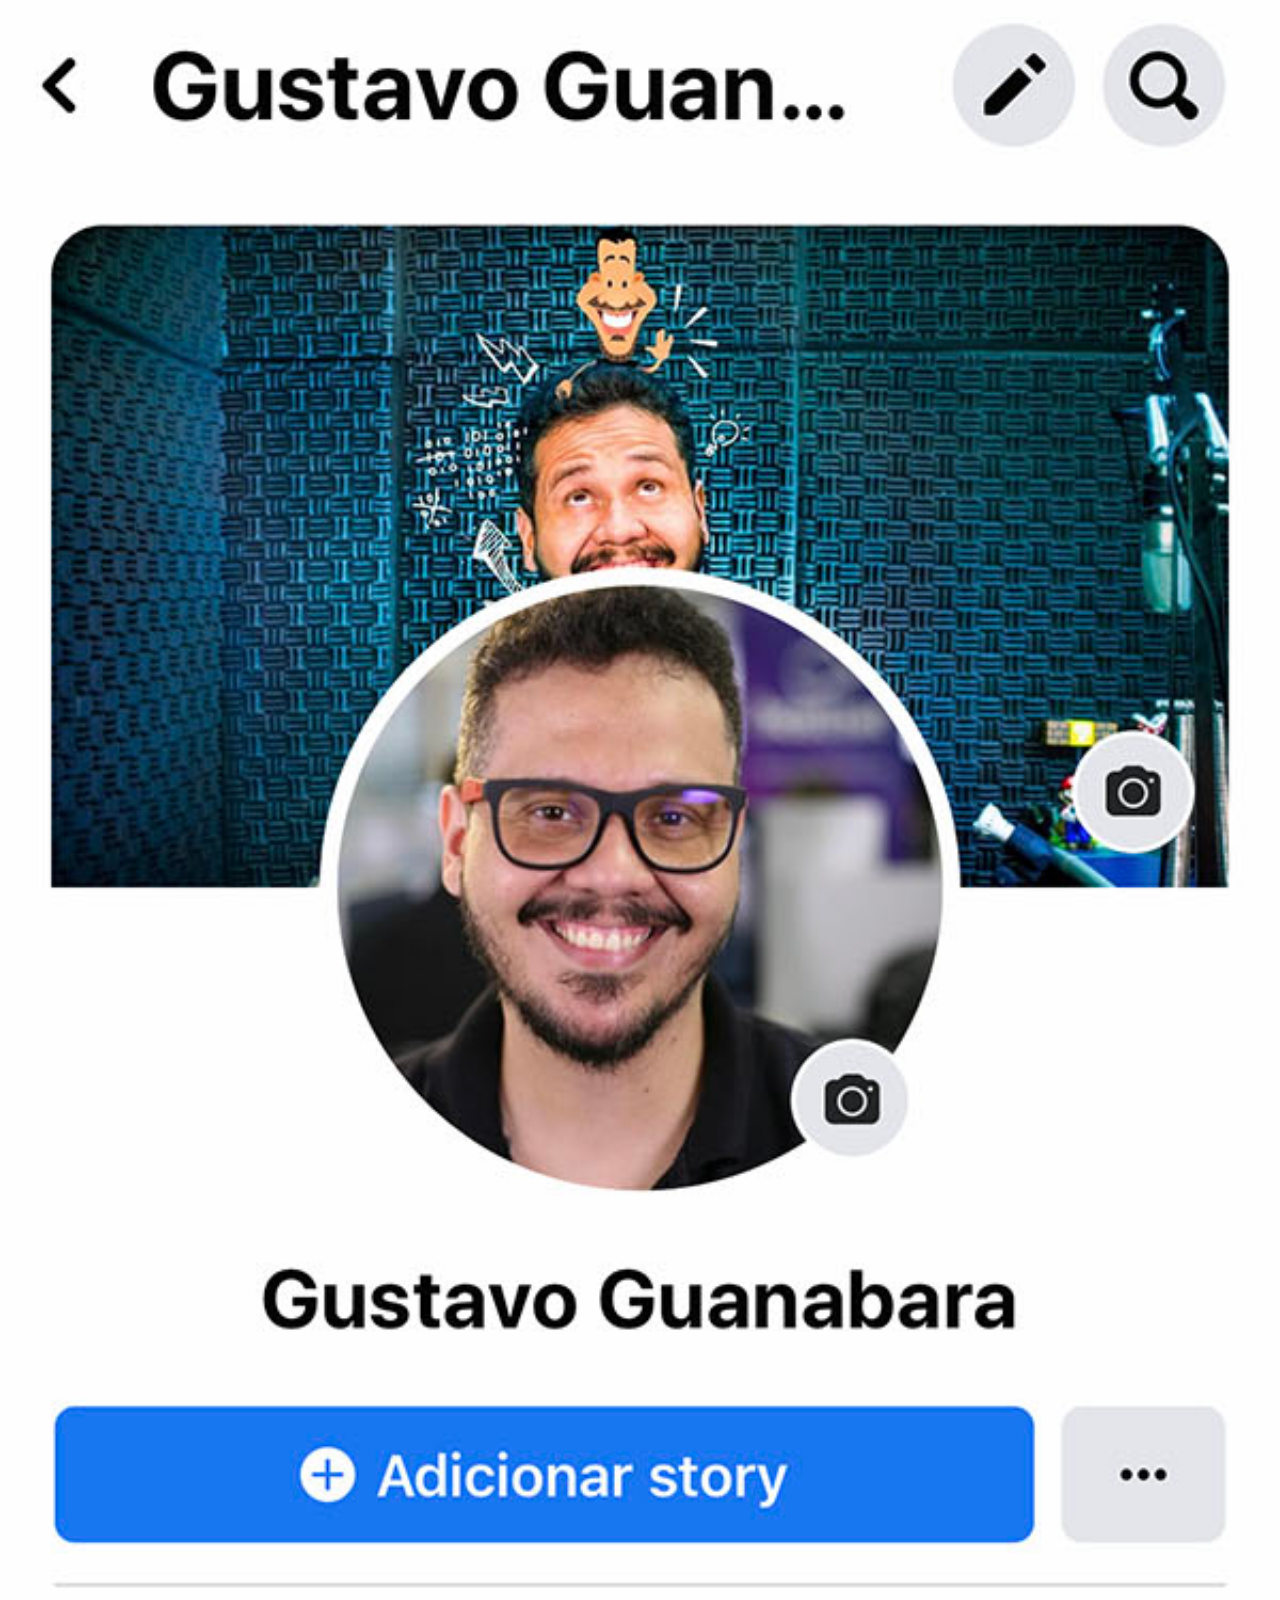
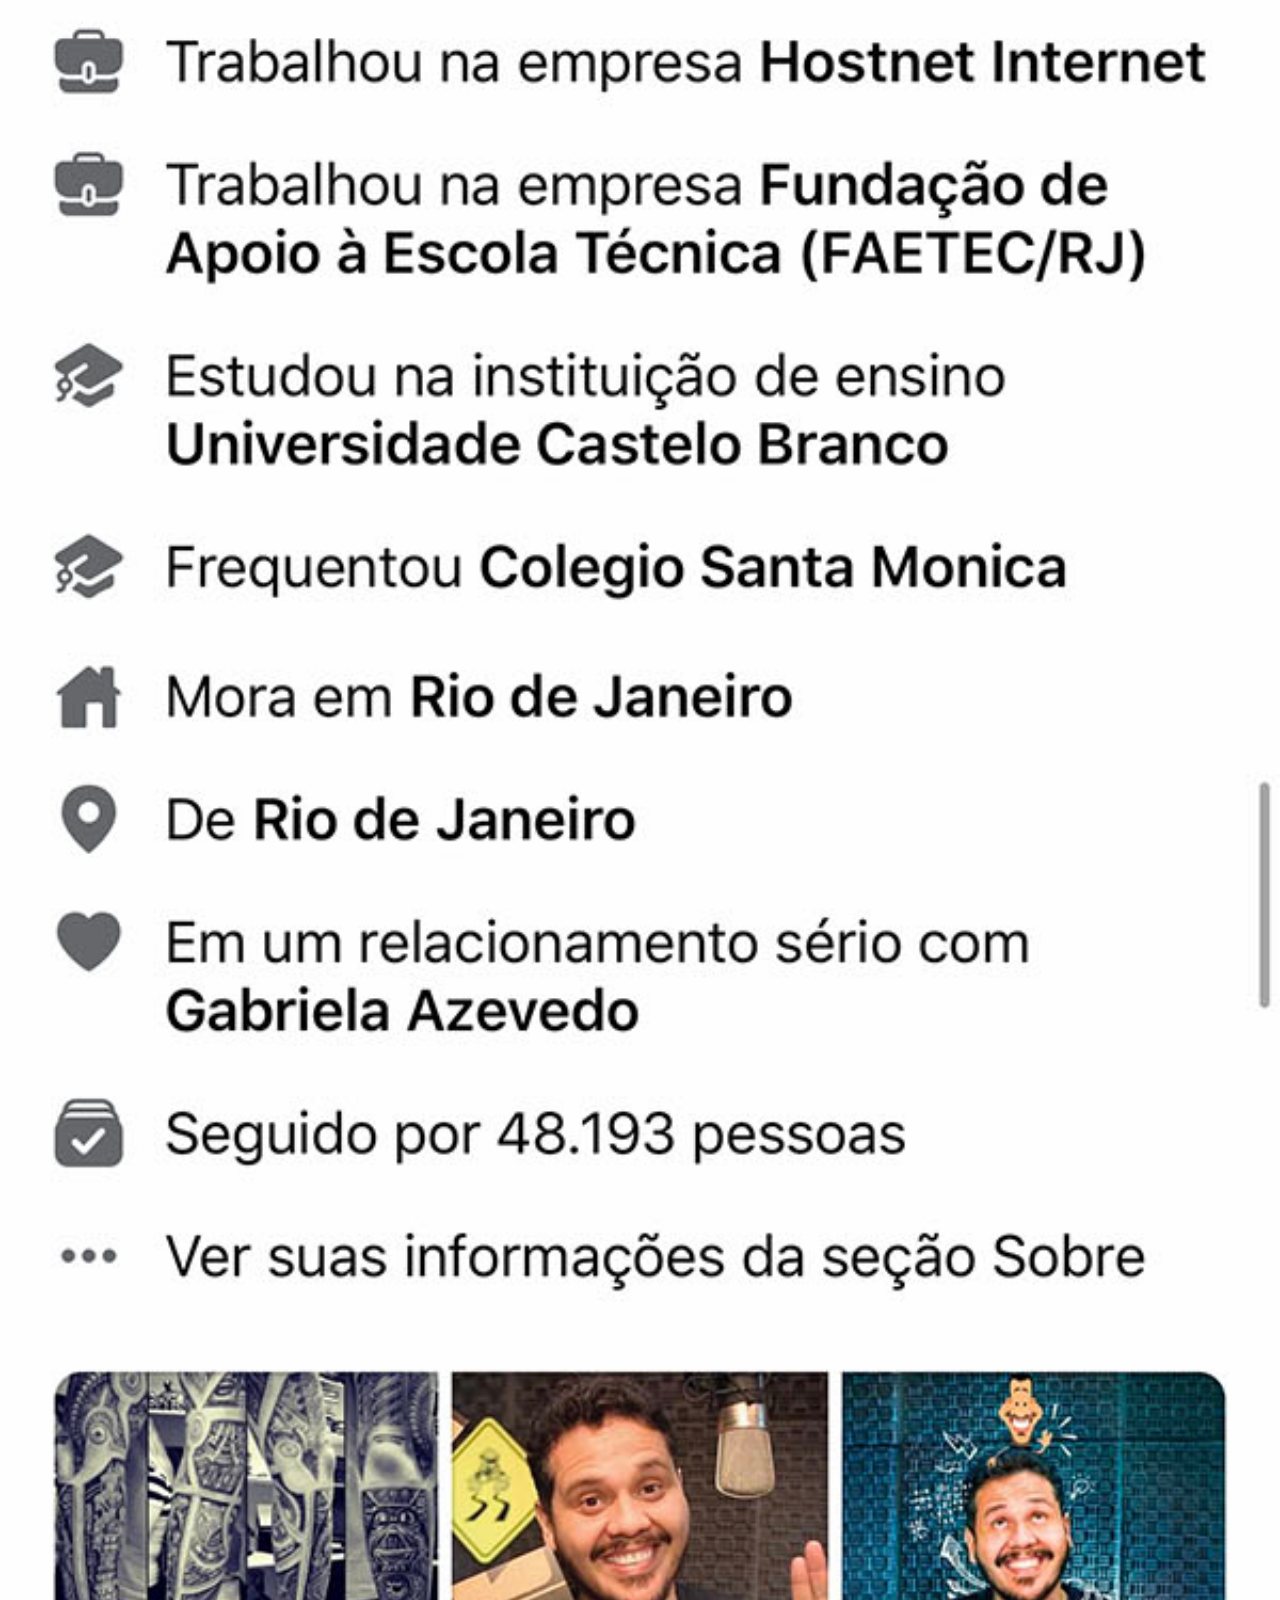
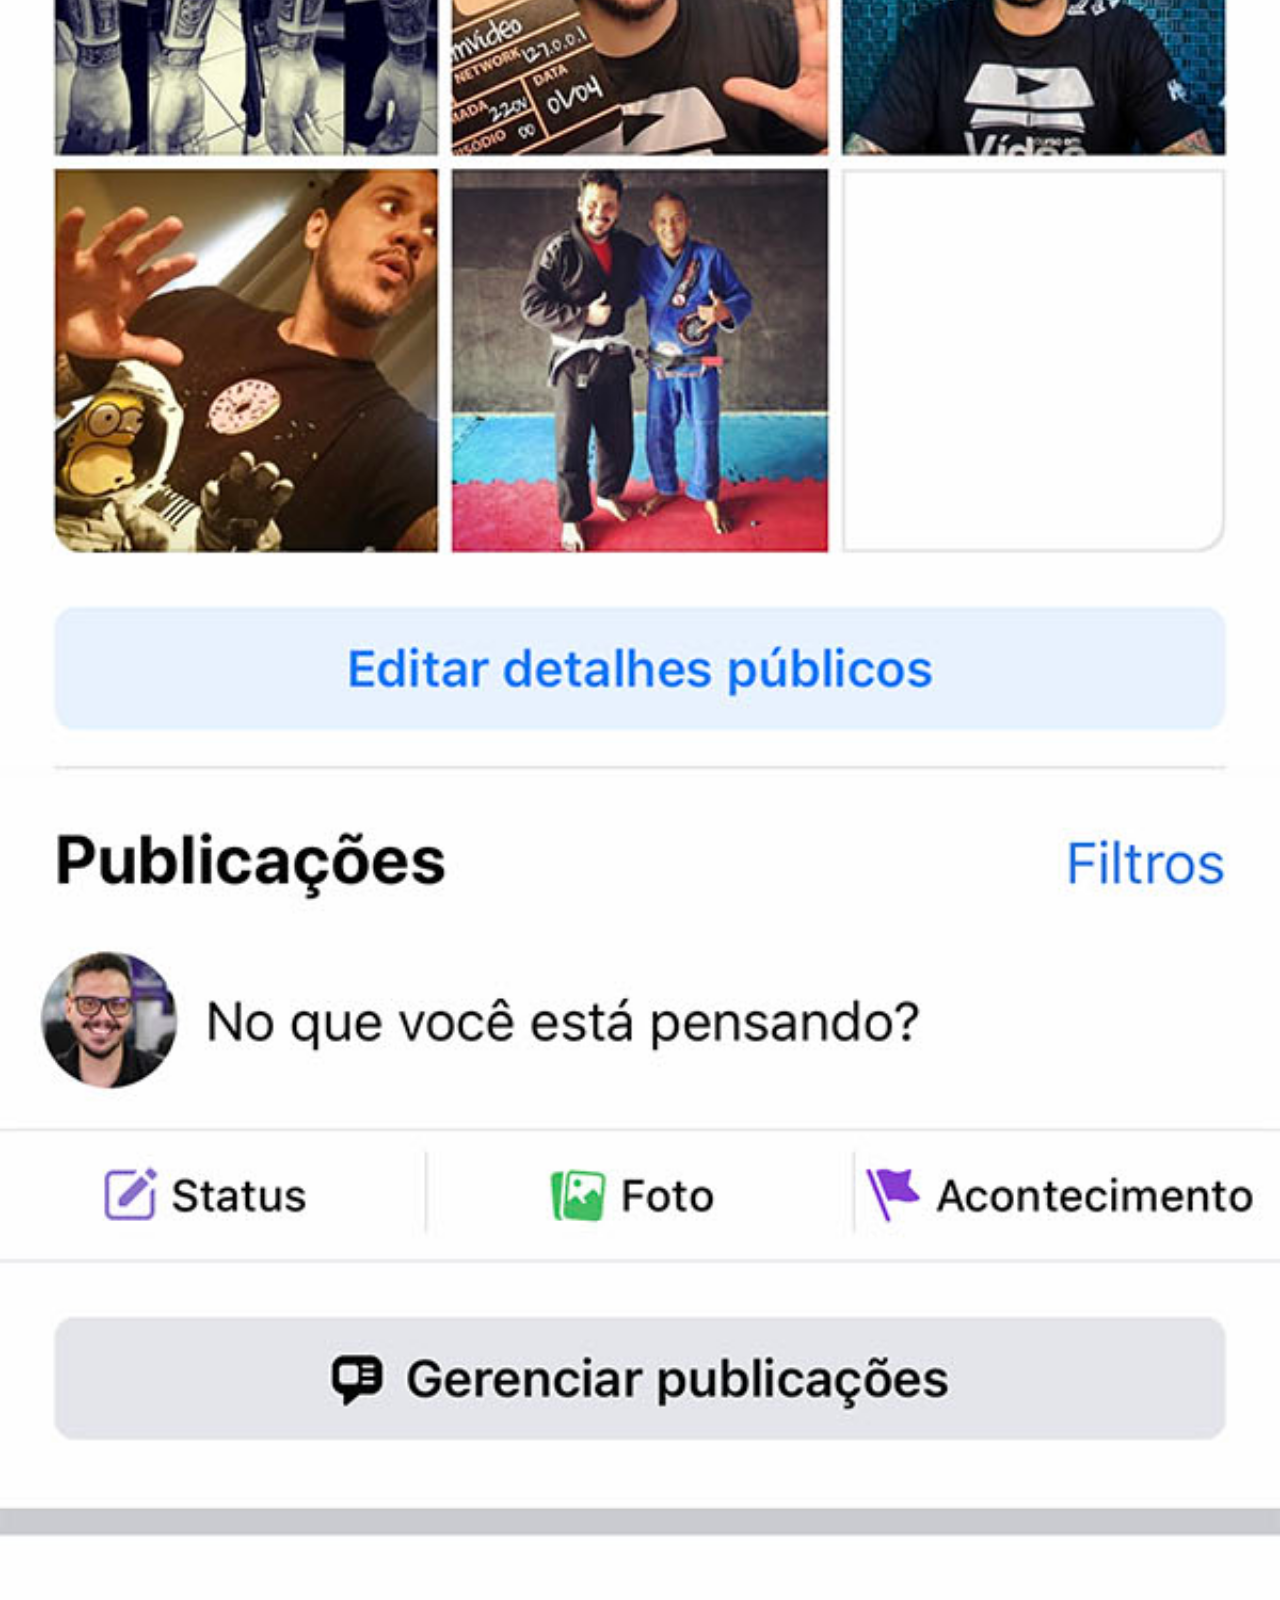
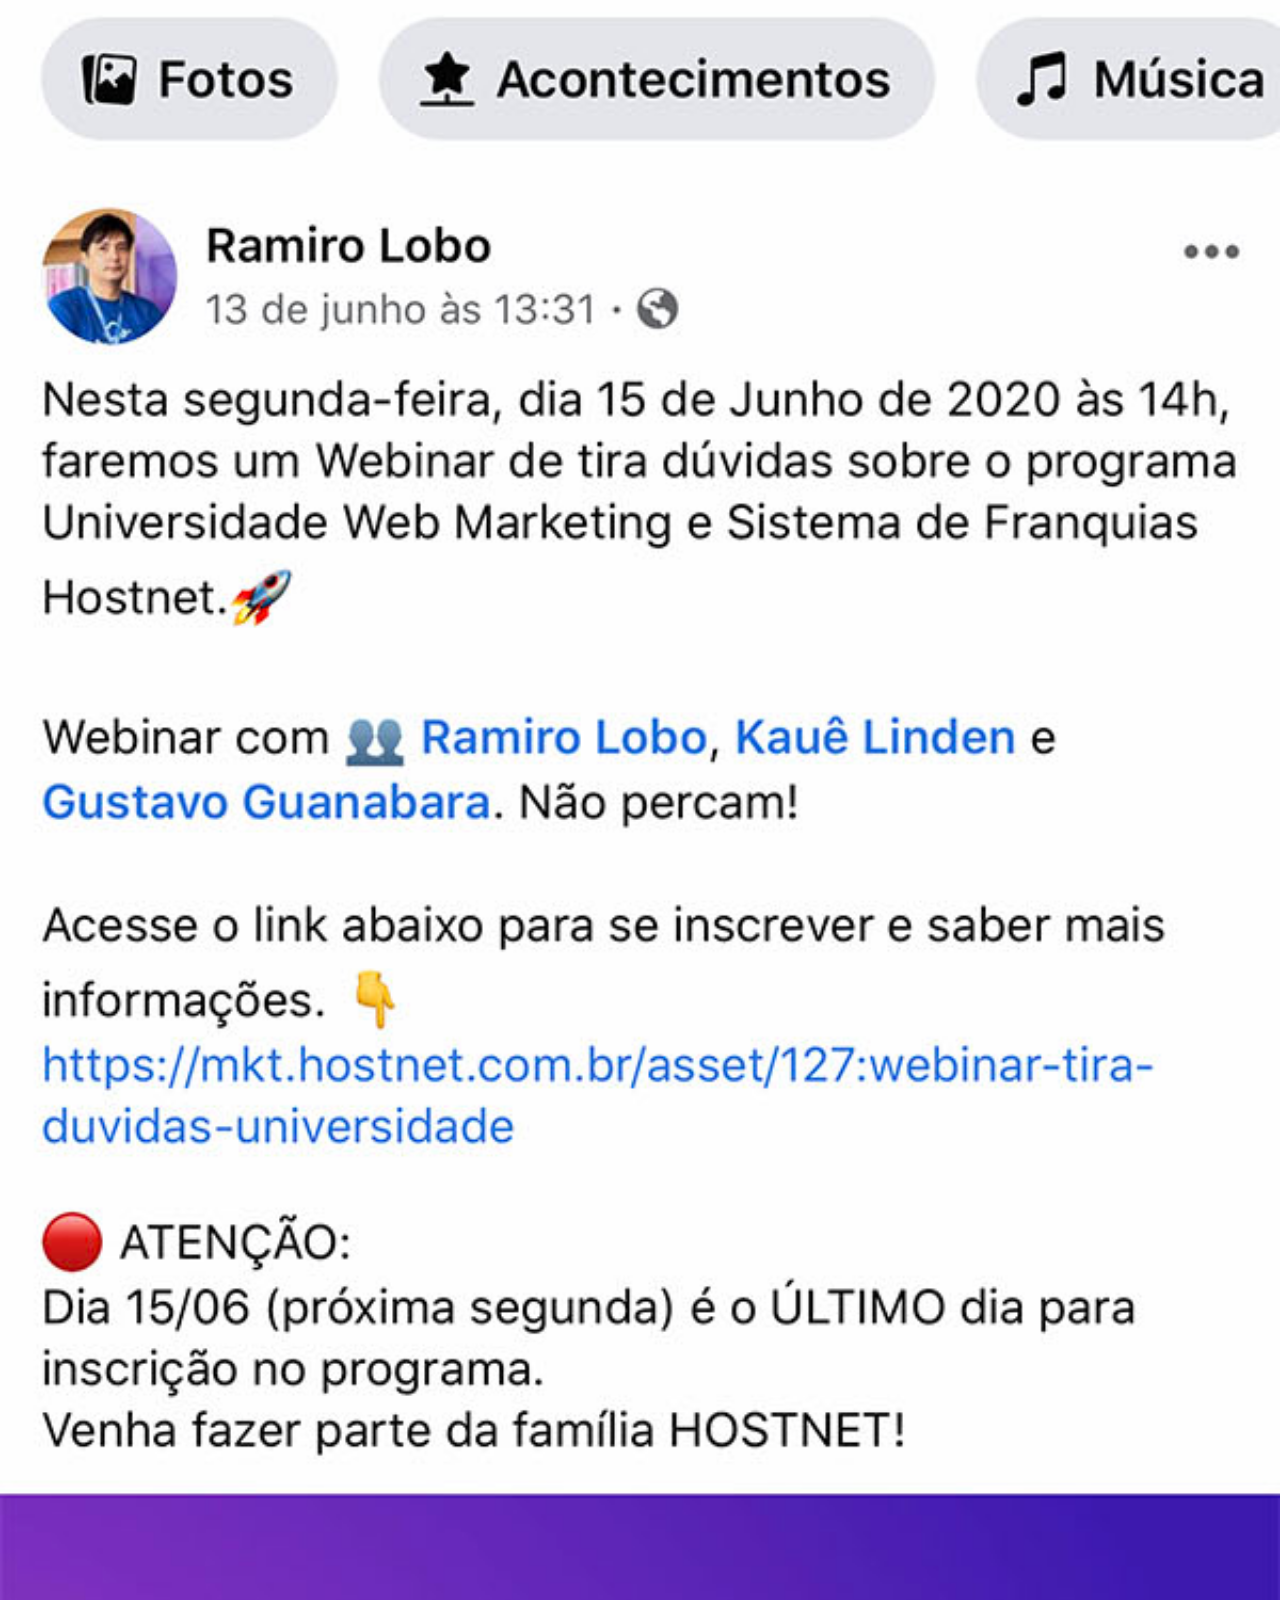
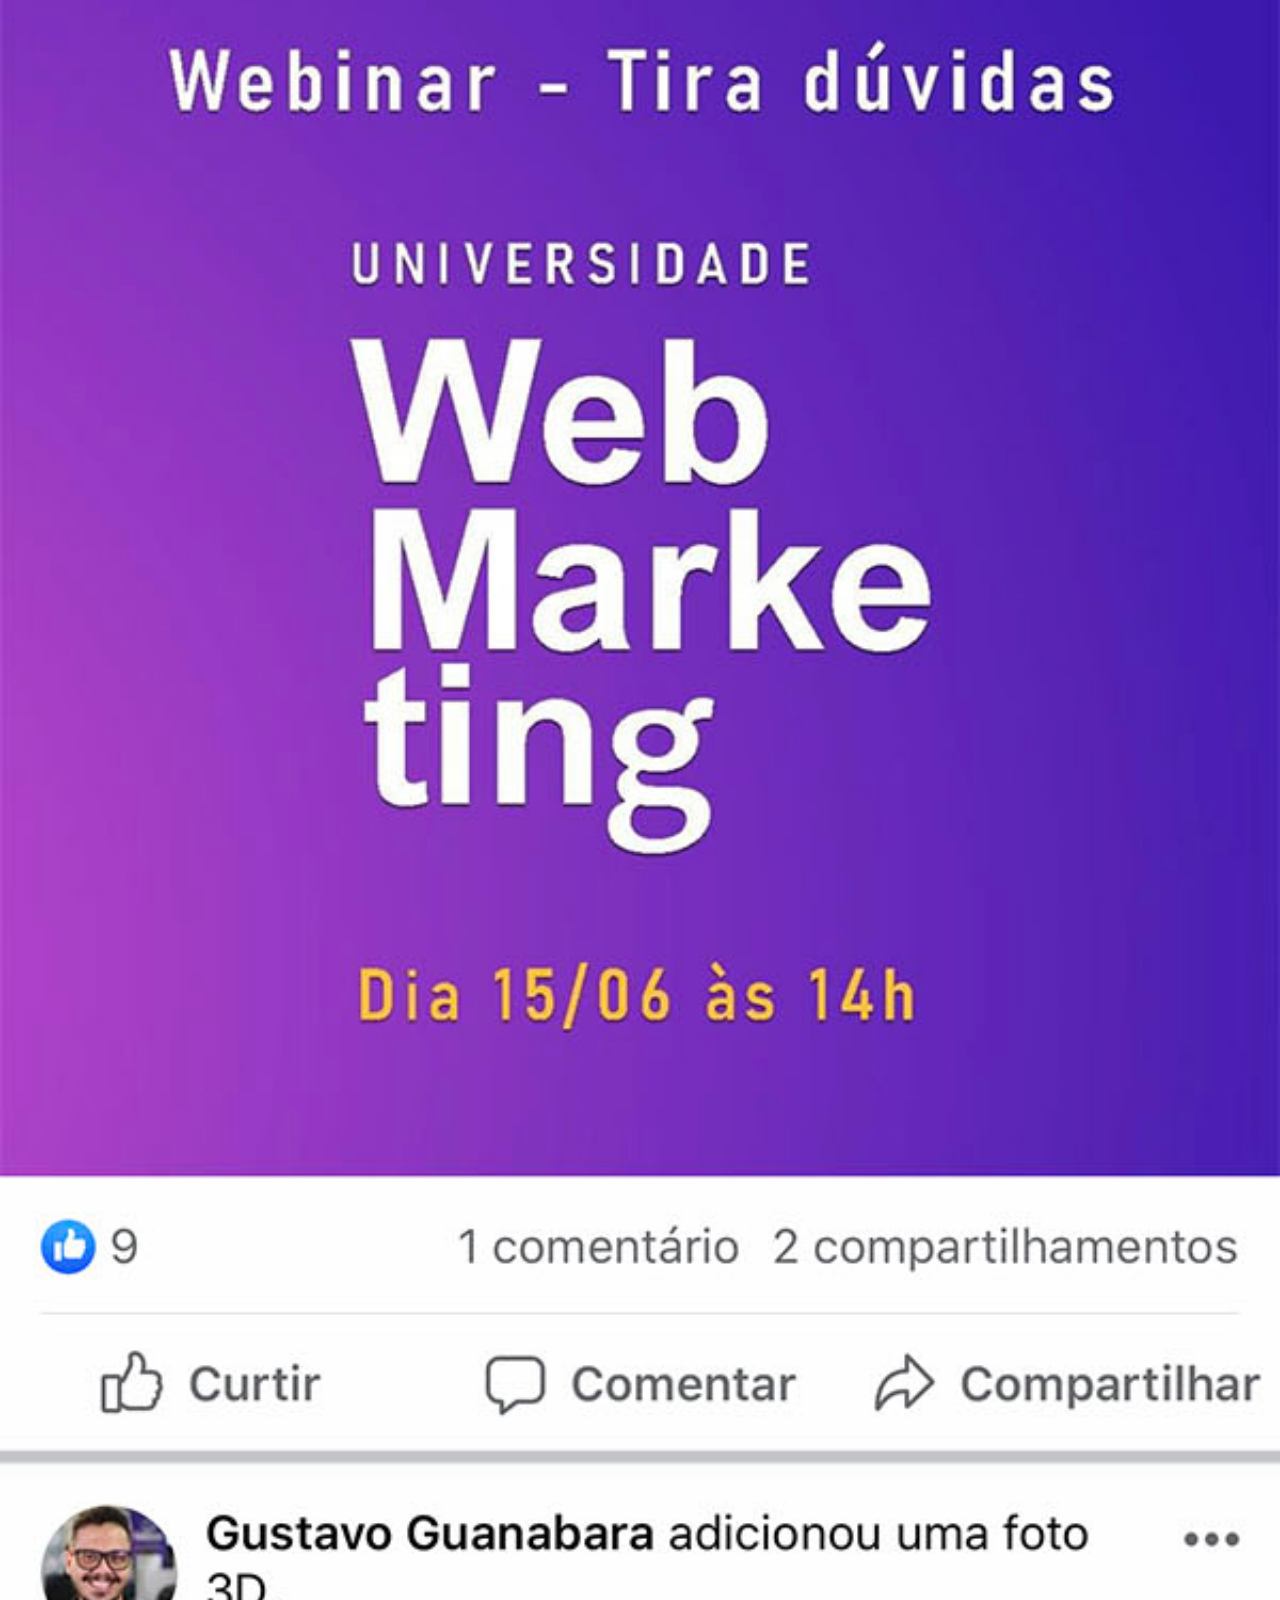
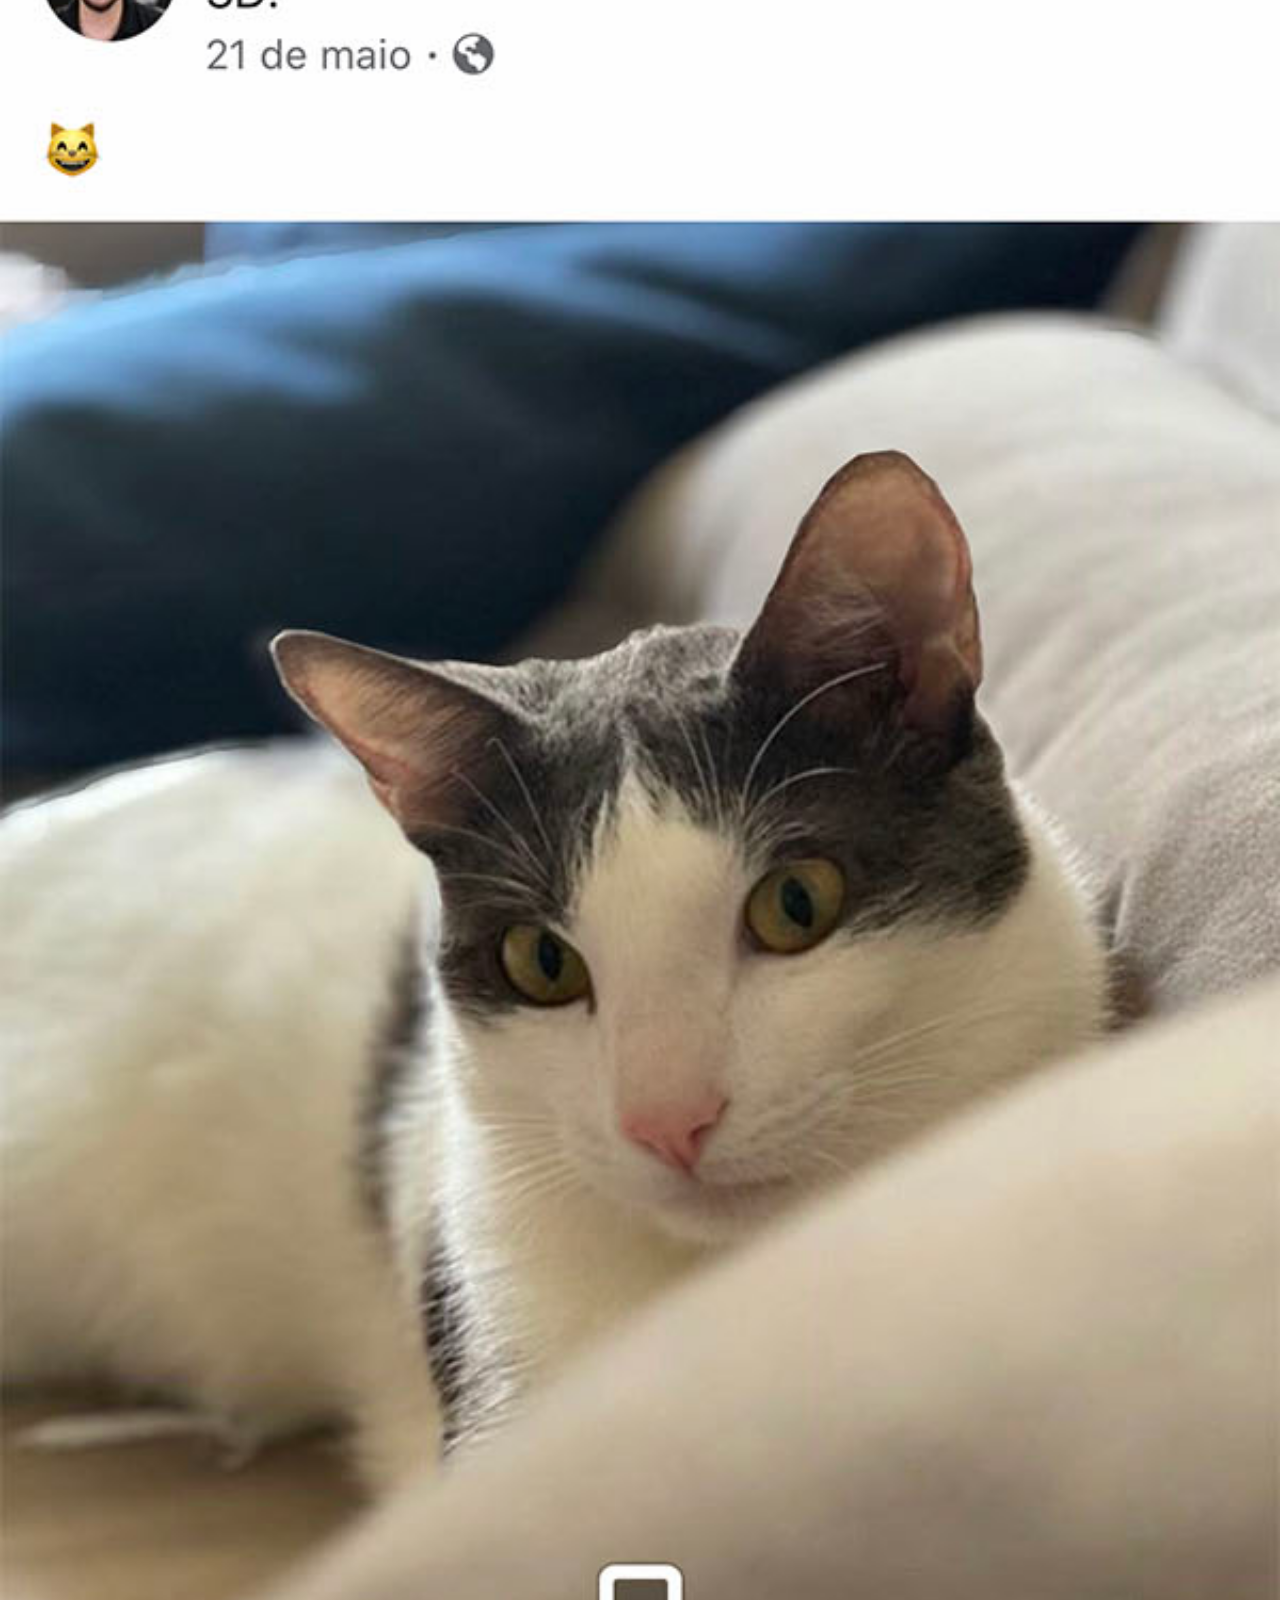
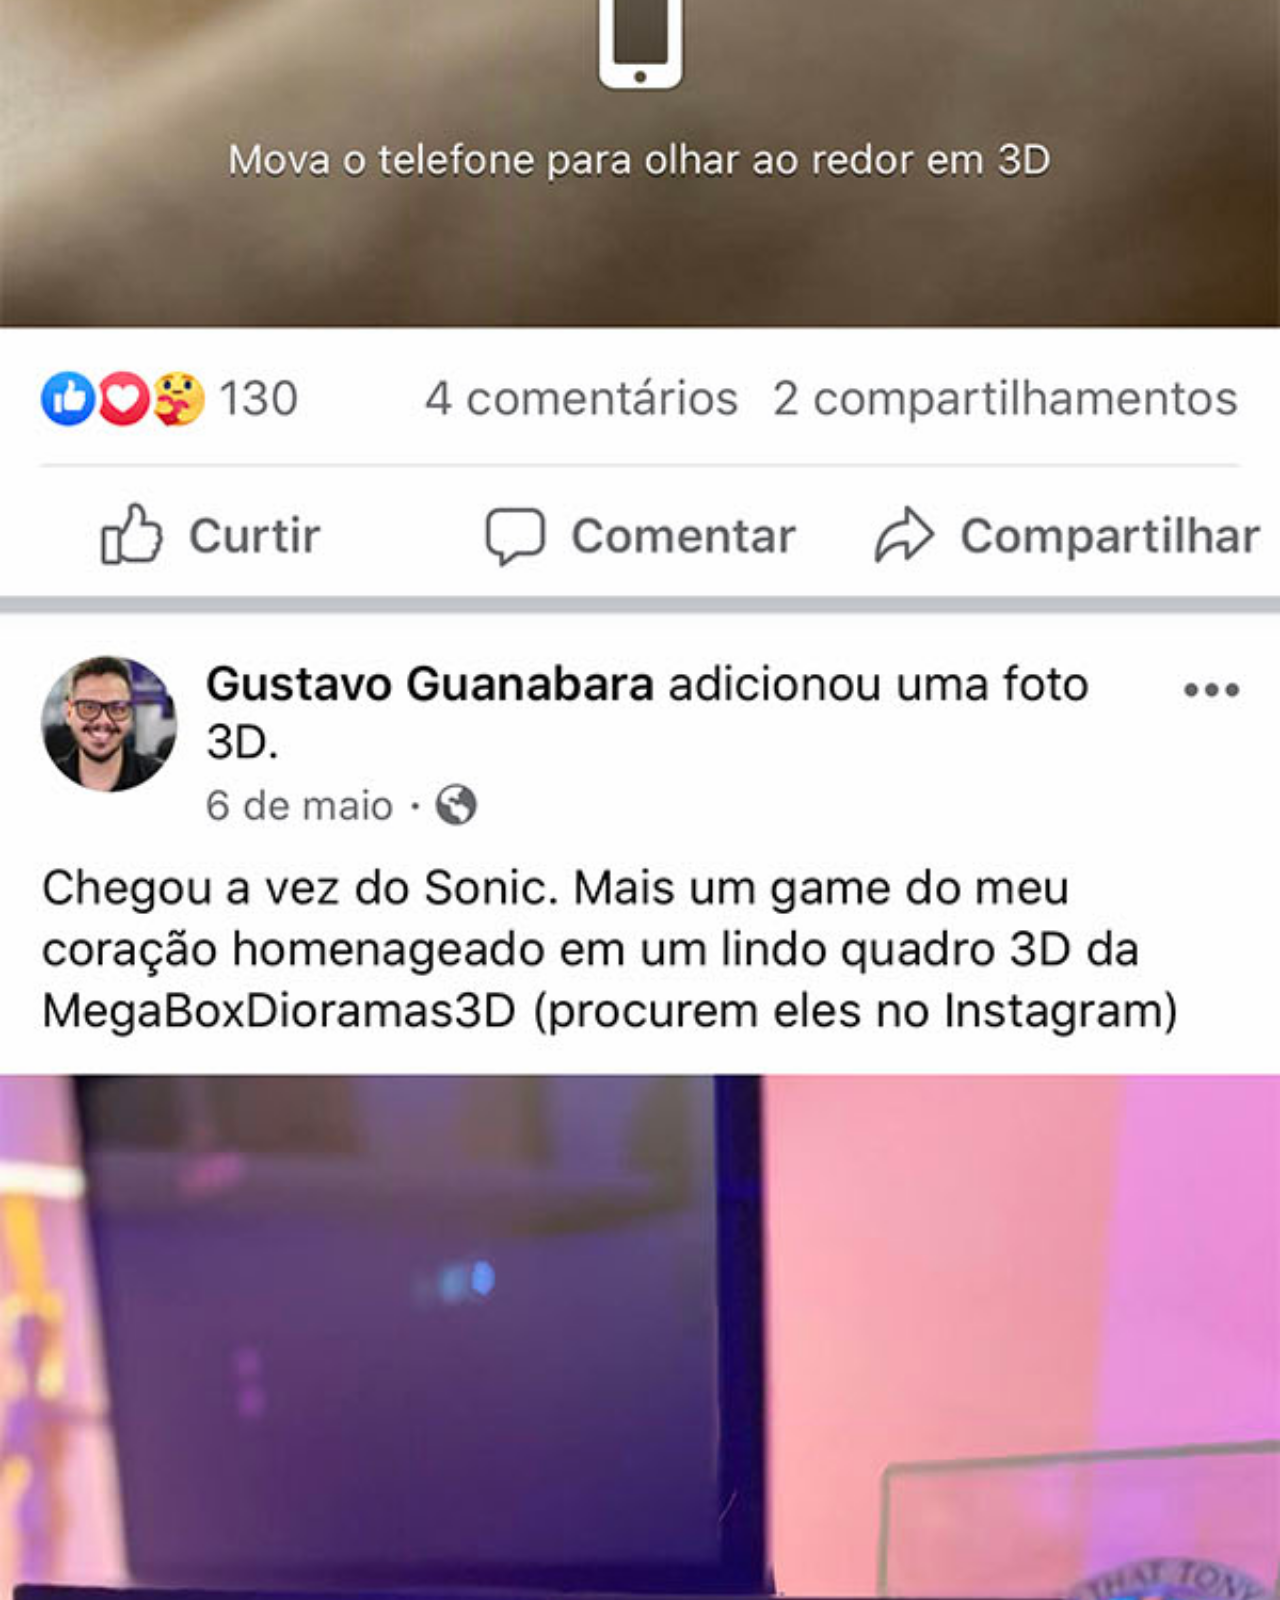
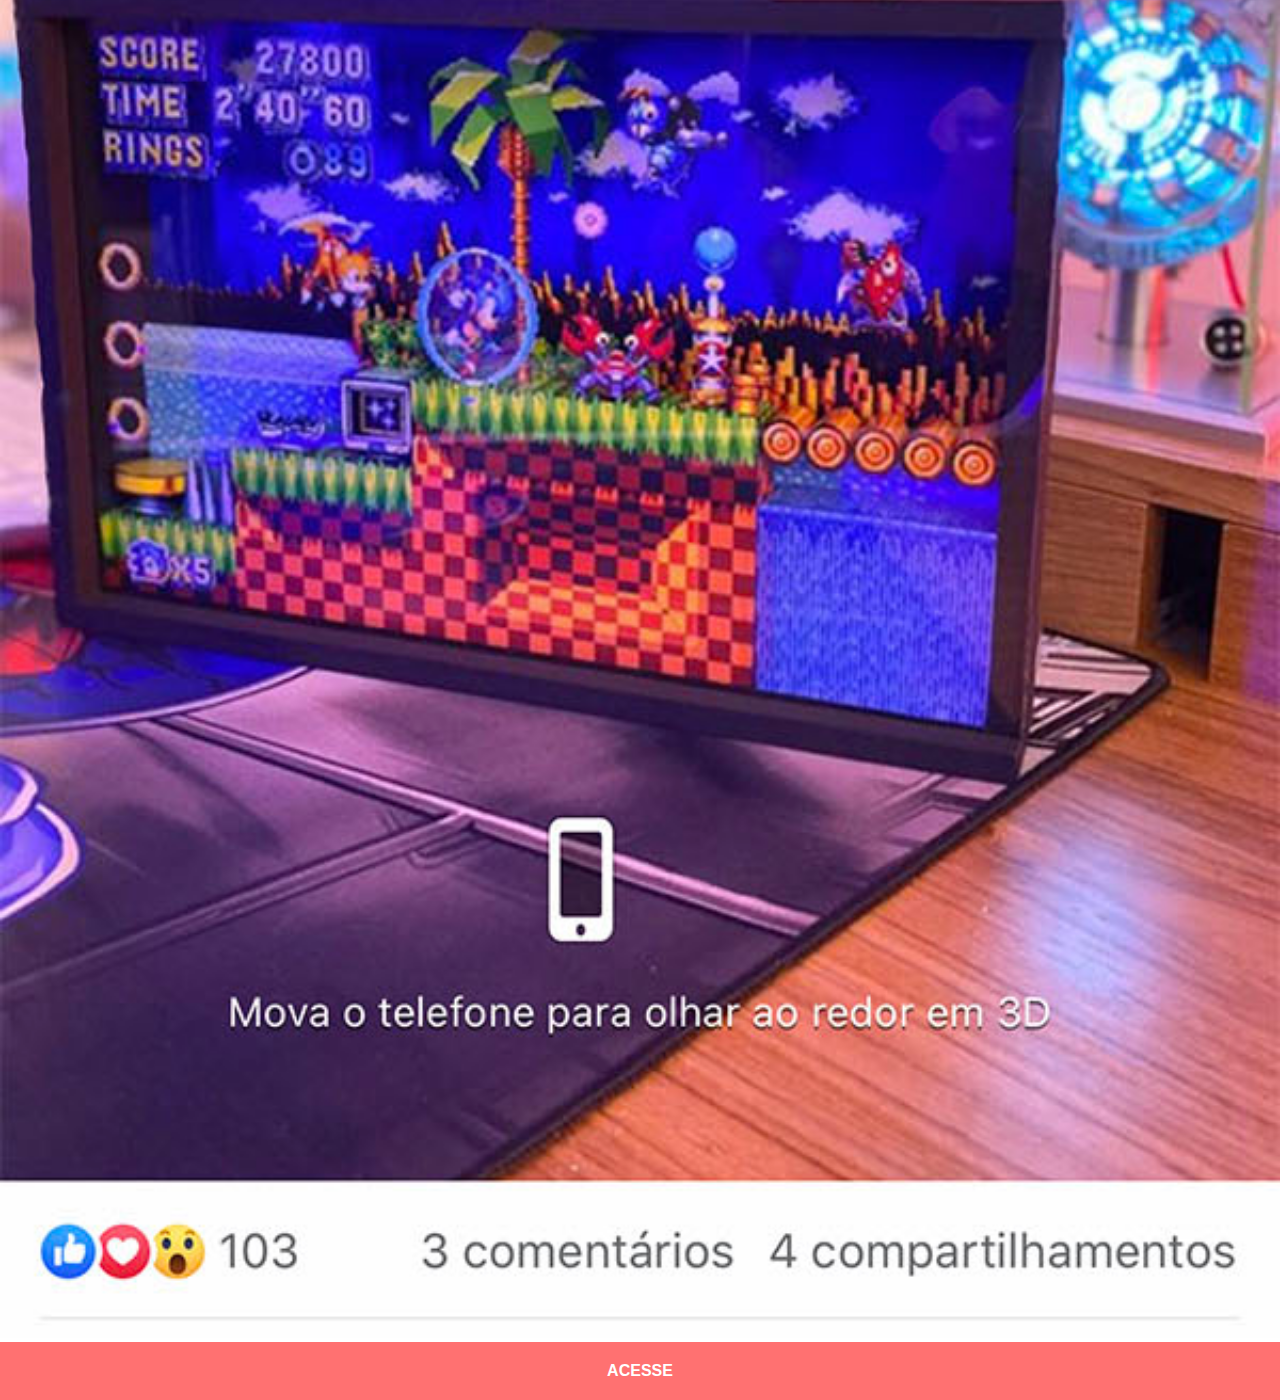
==== facebook.html @ 3ef0088e "atualização" ====
<!DOCTYPE html>
<html lang="pt-br">
<head>
    <meta charset="UTF-8">
    <meta http-equiv="X-UA-Compatible" content="IE=edge">
    <meta name="viewport" content="width=device-width, initial-scale=1.0">
    <title>Facebook</title>
    <link rel="stylesheet" href="estilo/social.css">
</head>
<body>
    <img src="imagens/tela-facebook.jpg" alt="facebook">
    <a href="https://facebook.com" target="_blank">ACESSE</a>
</body>
</html>
---- estilo/social.css ----
@charset "UTF-8";

::-webkit-scrollbar {
    width: 0px;
    height: 0px;
}

* {
    margin: 0px;
    padding: 0px;
    font-family: Arial, Helvetica, sans-serif;
}

img {
    width: 100vw;
}

a {
    background-color: rgba(255, 0, 0, 0.555);
    color: white;
    display: block;
    padding: 20px;
    font-weight: bolder;
    text-align: center;
    text-decoration: none;
}

a:hover {
    background-color: red;
}
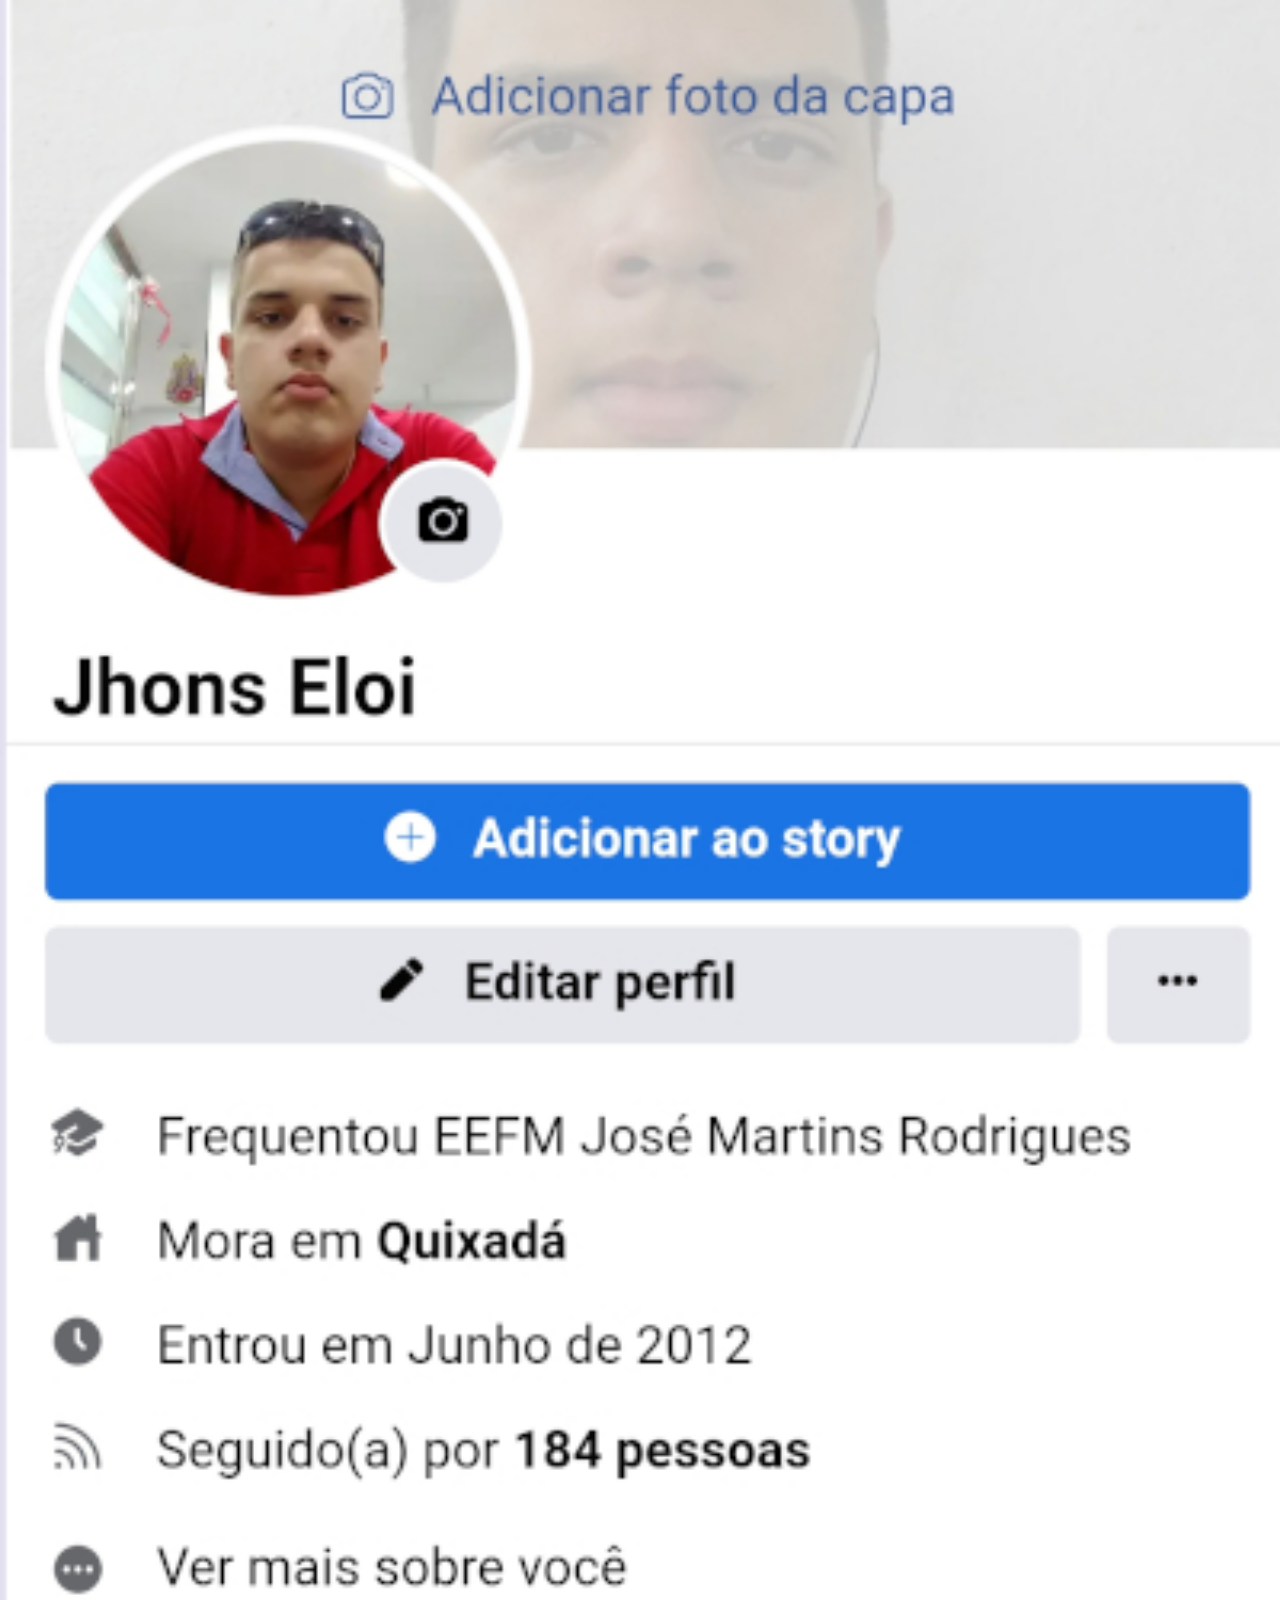
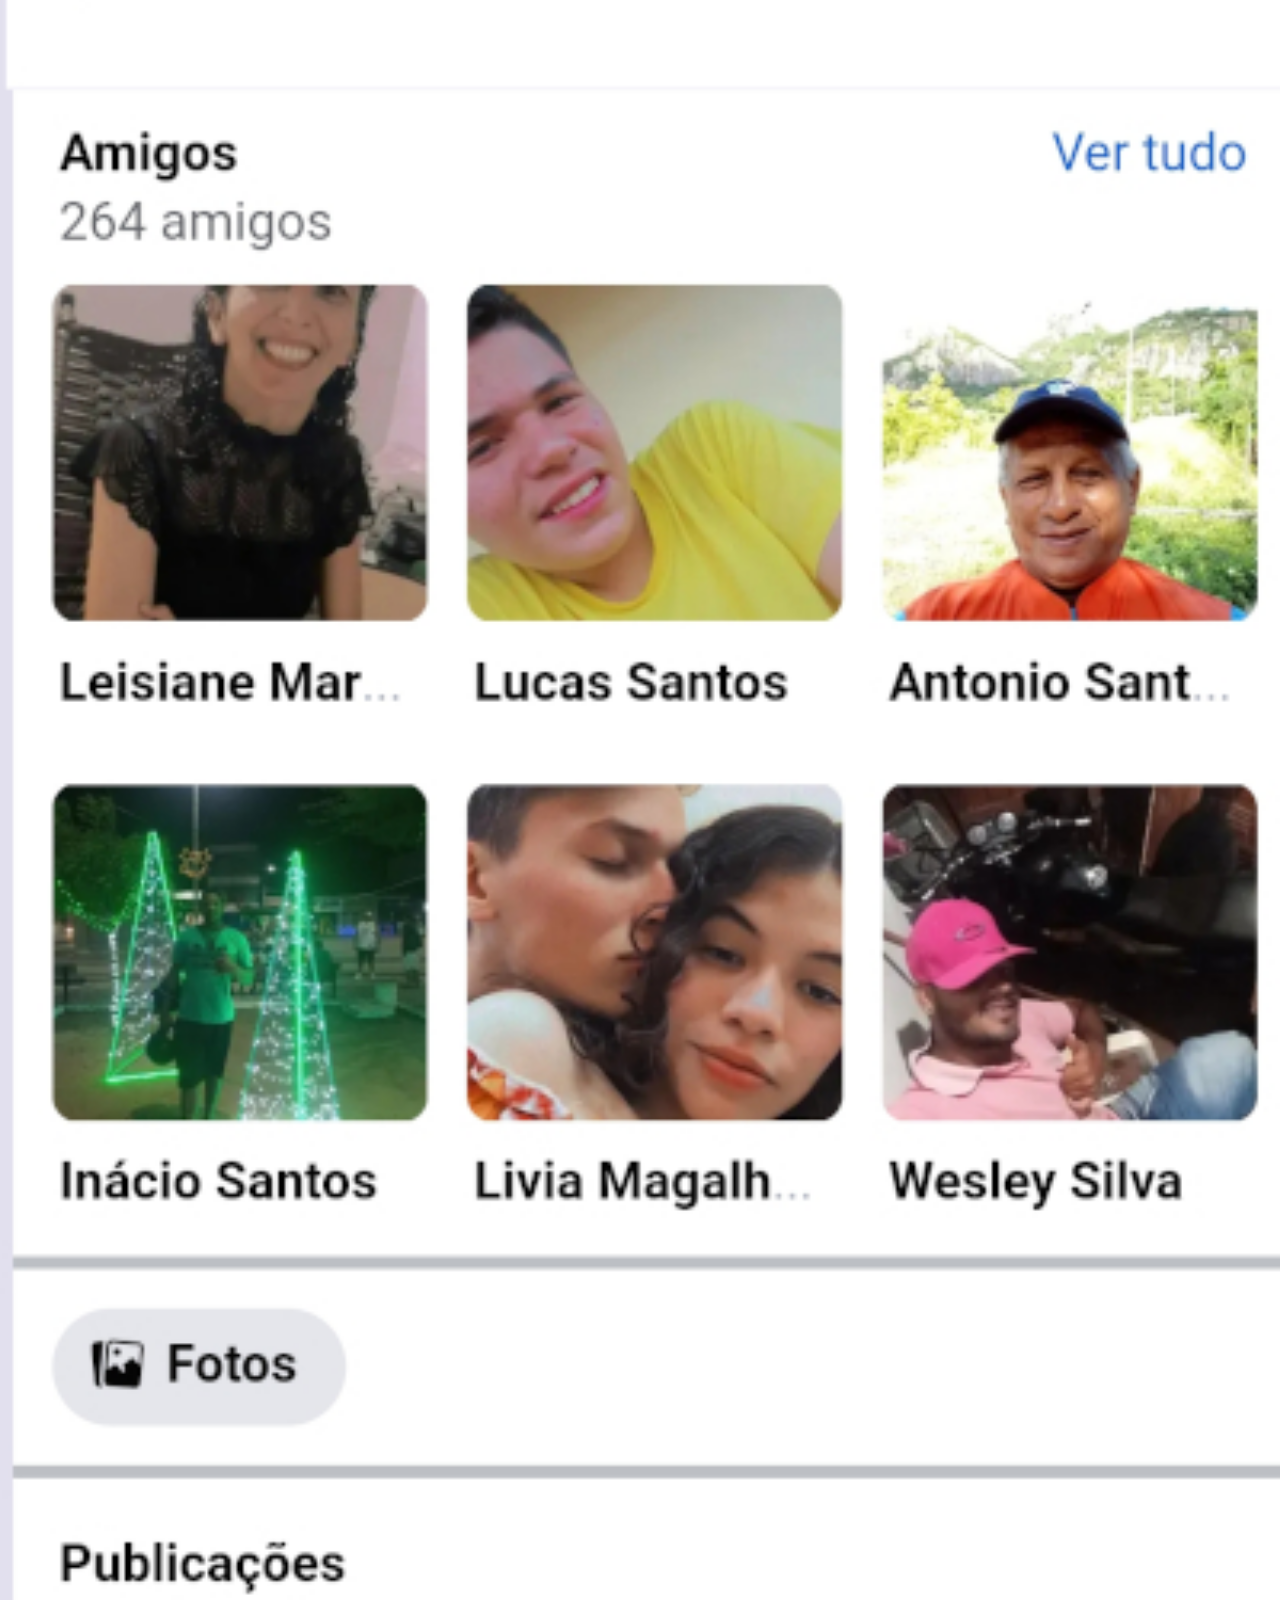
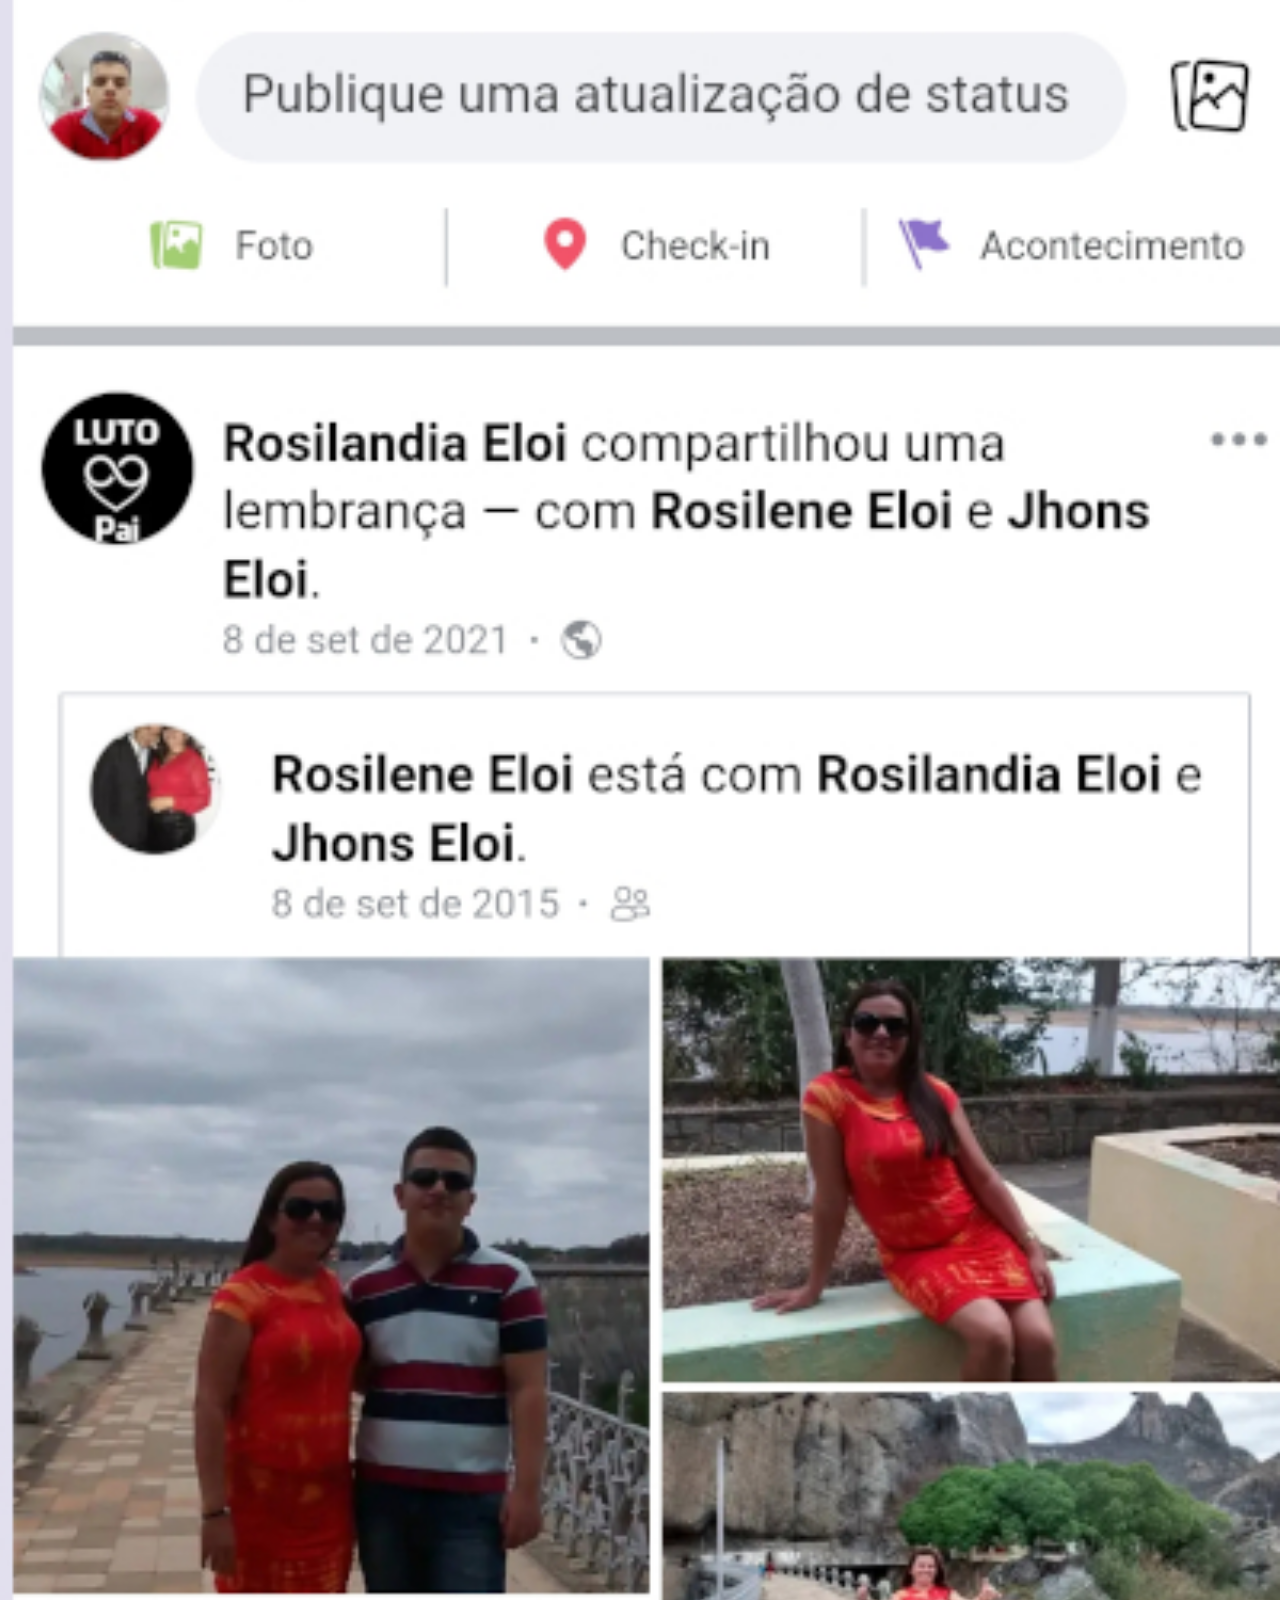
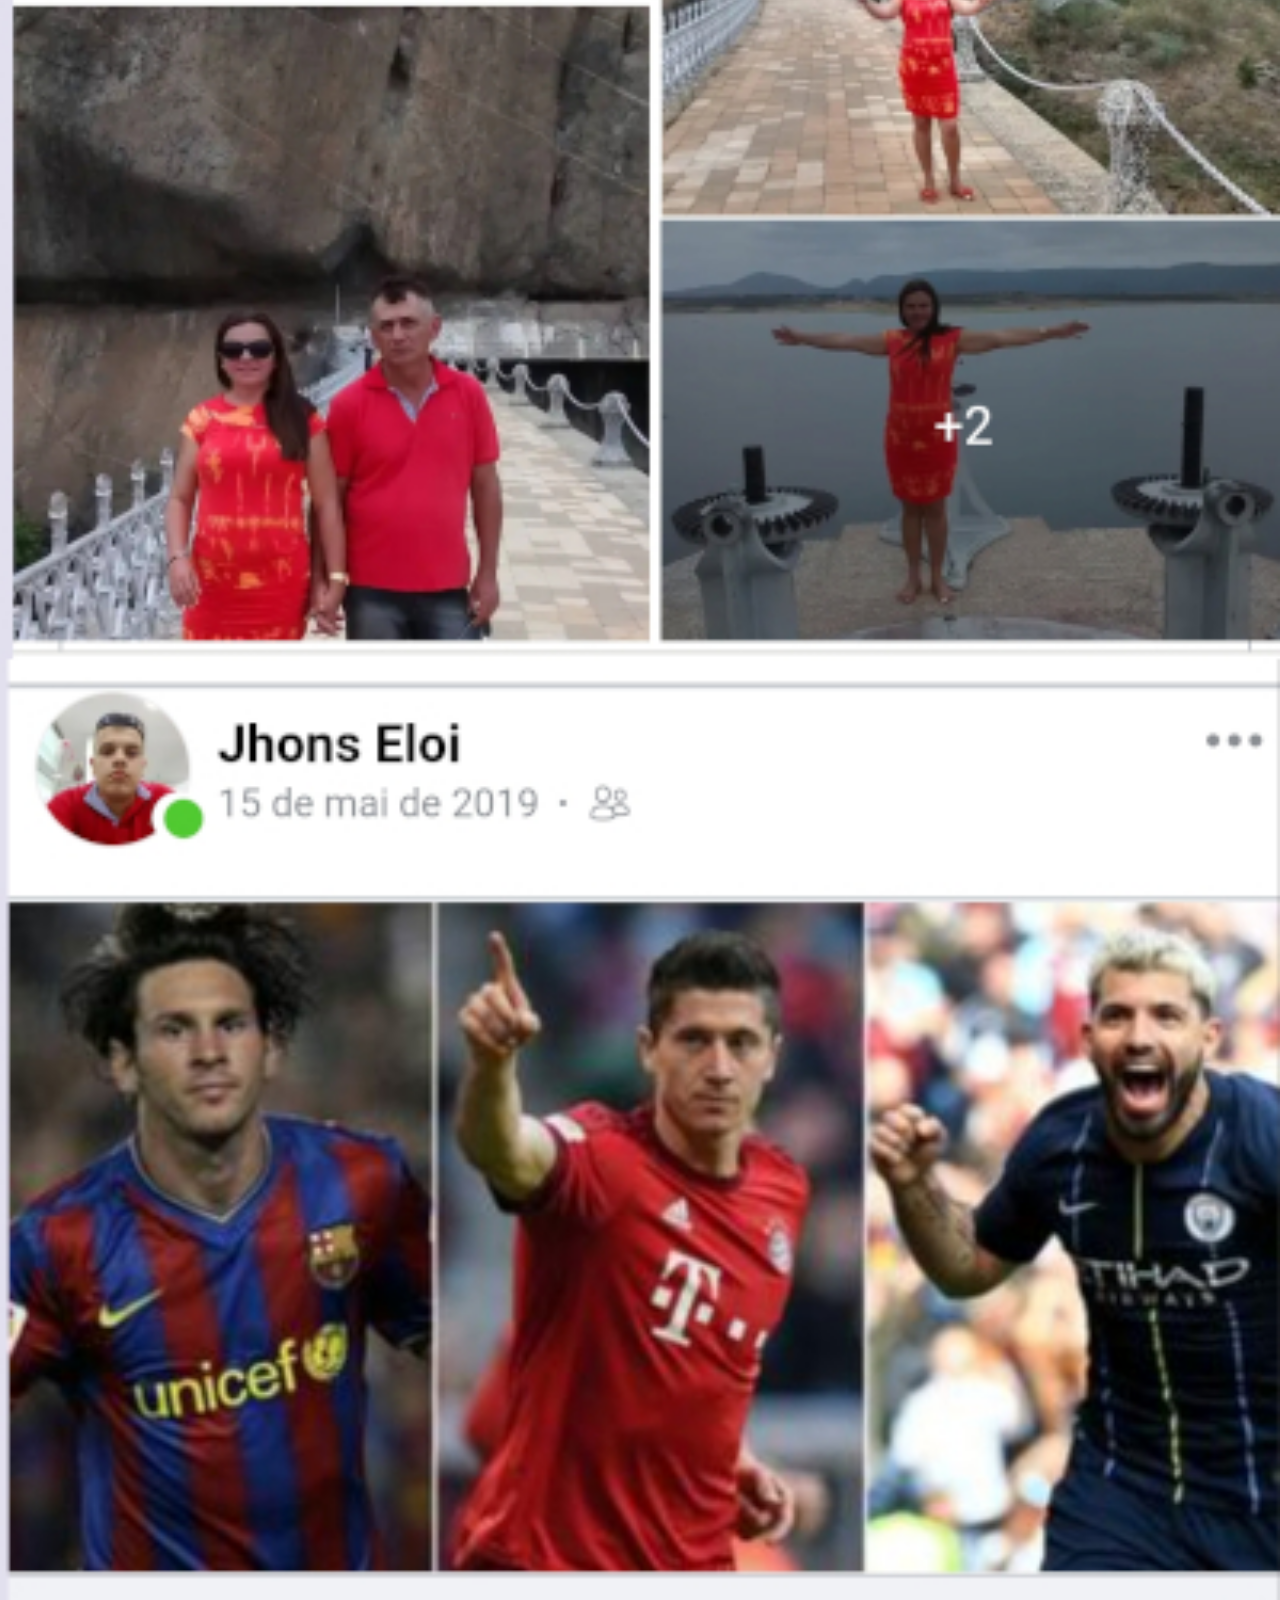
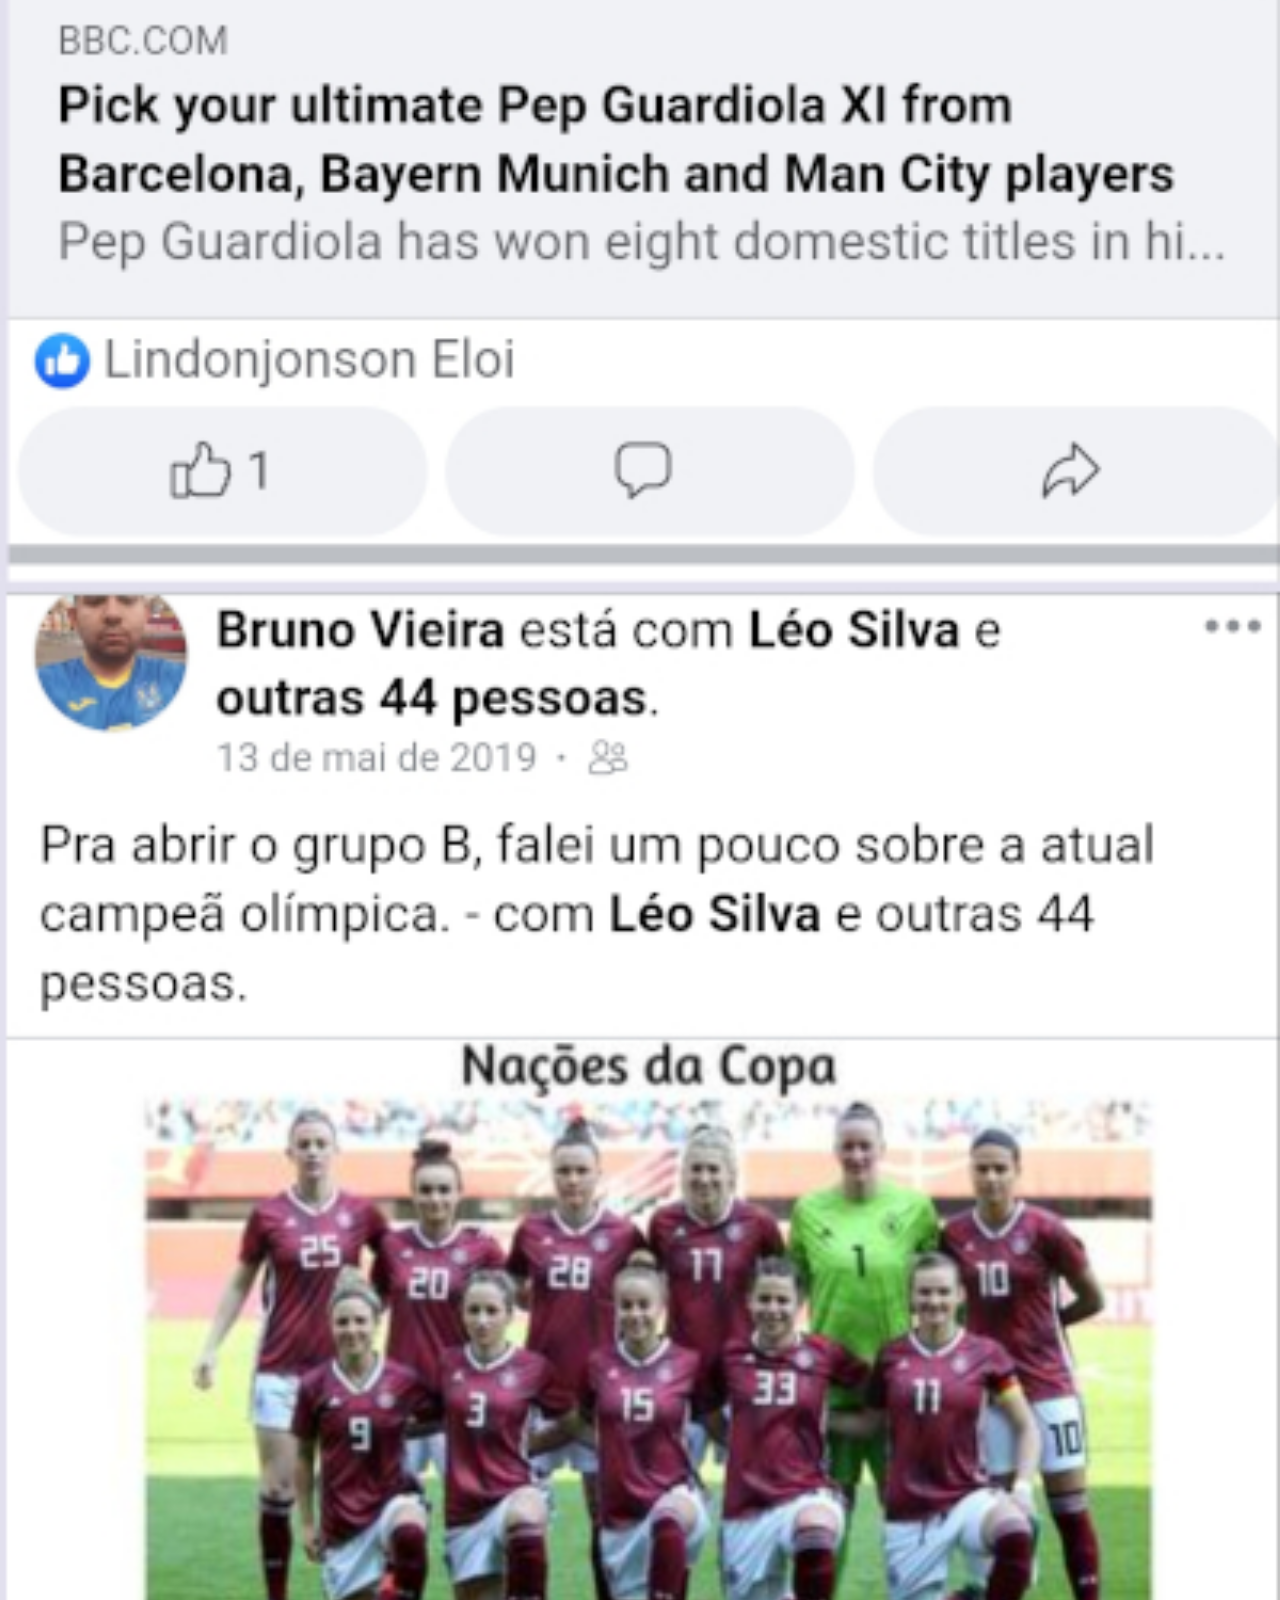
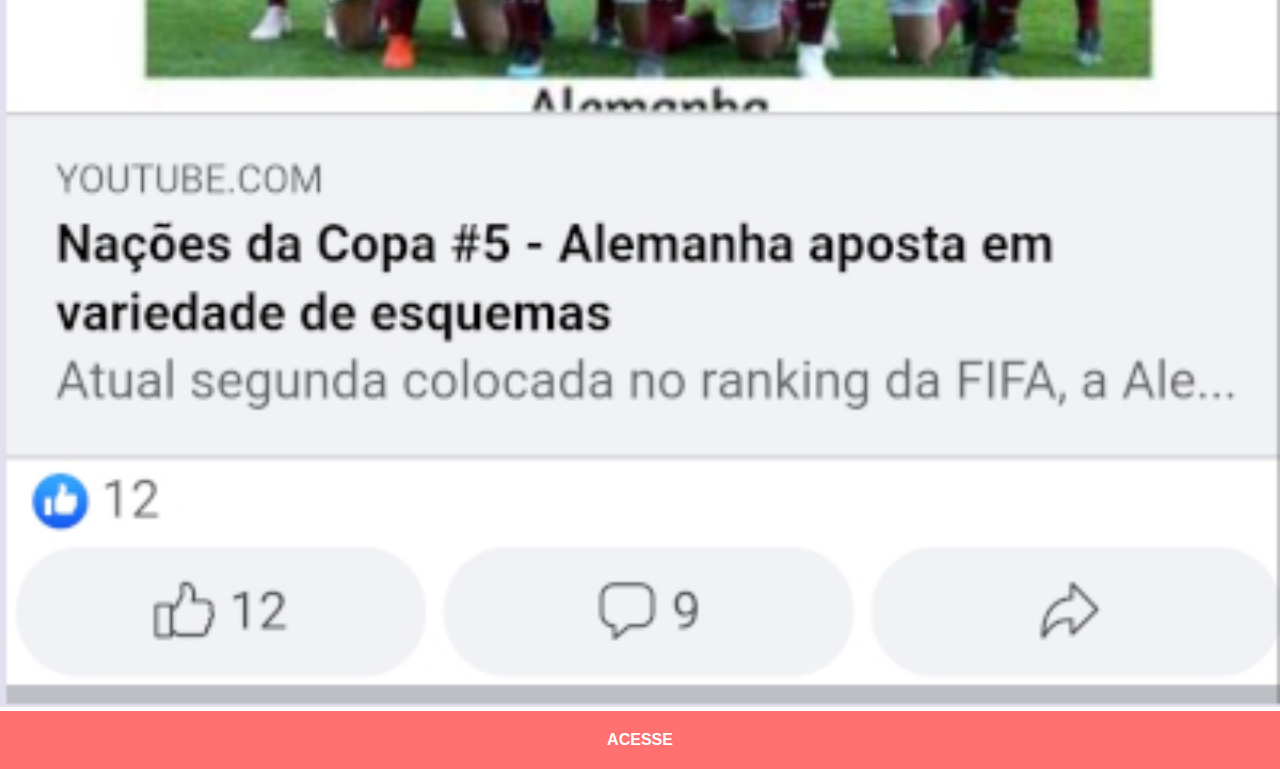
==== commit 99bfcf24: "atualização" ====
--- a/facebook.html
+++ b/facebook.html
@@ -9,6 +9,6 @@
 </head>
 <body>
     <img src="imagens/tela-facebook.jpg" alt="facebook">
-    <a href="https://facebook.com" target="_blank">ACESSE</a>
+    <a href="https://facebook.com/jhonseloi" target="_blank">ACESSE</a>
 </body>
 </html>